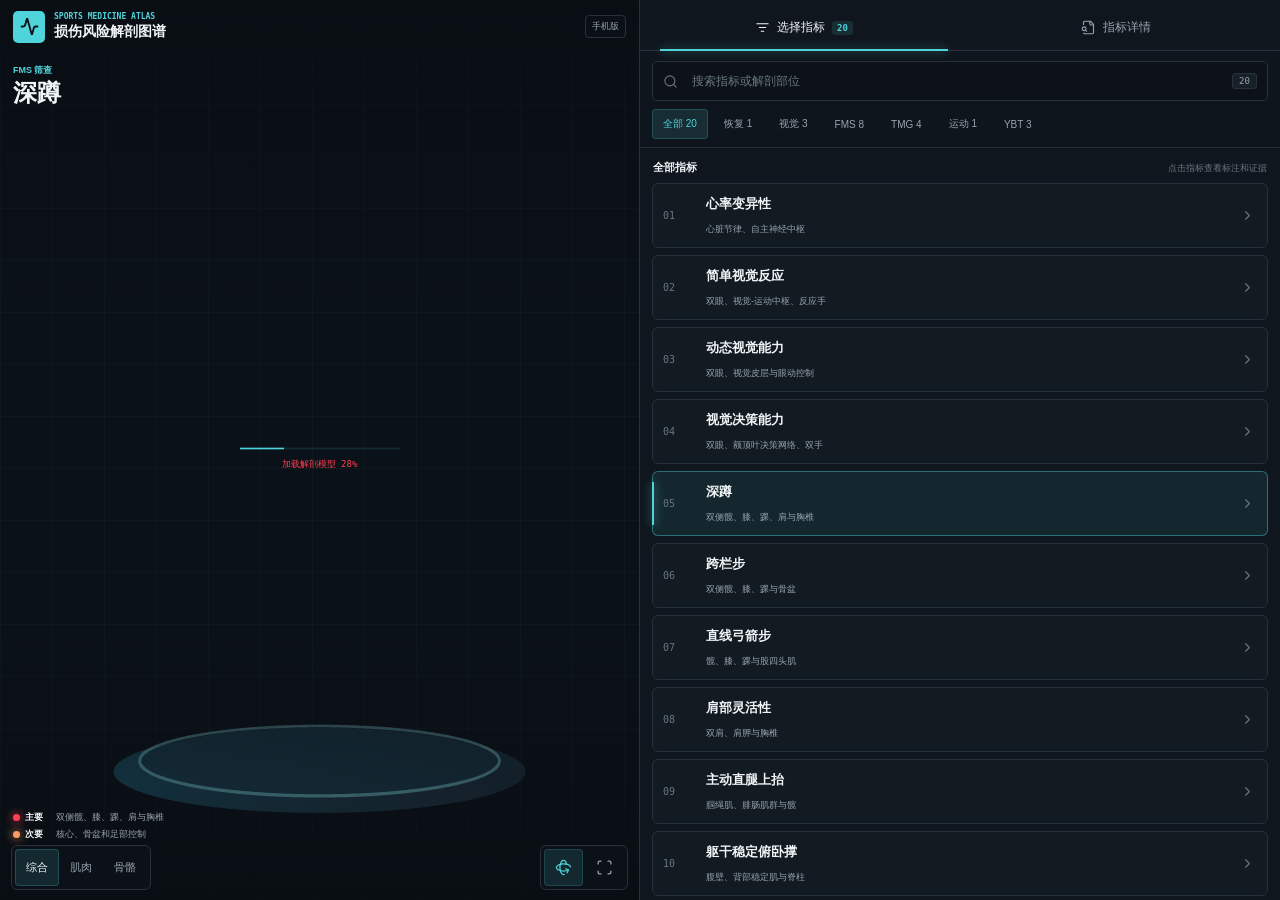
==== mobile/index.html @ 6eb8a620 "Add mobile anatomy atlas" ====
<!doctype html>
<html lang="zh-CN">
  <head>
    <meta charset="UTF-8" />
    <meta name="viewport" content="width=device-width, initial-scale=1, viewport-fit=cover" />
    <meta name="theme-color" content="#090d12" />
    <meta
      name="description"
      content="适配手机触控的运动损伤风险 Three.js 三维解剖指标图谱"
    />
    <title>运动损伤风险解剖图谱 · 手机版</title>
    <link rel="stylesheet" href="./mobile.css" />
    <script type="importmap">
      {
        "imports": {
          "three": "../vendor/three.module.js"
        }
      }
    </script>
    <script src="../vendor/lucide.min.js" defer></script>
    <script type="module" src="./mobile-app.js"></script>
  </head>
  <body>
    <main class="mobile-app">
      <section class="viewer" aria-labelledby="page-title">
        <header class="viewer-header">
          <a class="brand" href="../" aria-label="打开桌面版">
            <span class="brand-mark"><i data-lucide="activity"></i></span>
            <span>
              <small>SPORTS MEDICINE ATLAS</small>
              <strong id="page-title">损伤风险解剖图谱</strong>
            </span>
          </a>
          <span class="mobile-badge">手机版</span>
        </header>

        <div class="active-indicator" aria-live="polite">
          <span id="selected-category">FMS 筛查</span>
          <h1 id="selected-title">深蹲</h1>
        </div>

        <div id="anatomy-canvas" class="anatomy-canvas">
          <div id="model-loading" class="model-loading" style="--load-progress: 0%">
            <i></i>
            <span id="model-loading-text">加载解剖模型 0%</span>
          </div>
          <div id="anatomy-tooltip" class="anatomy-tooltip" role="tooltip" hidden></div>
        </div>

        <div class="viewer-legend" aria-label="标注图例">
          <span><i class="legend-dot primary"></i><b>主要</b><em id="primary-readout">双侧髋、膝、踝、肩与胸椎</em></span>
          <span><i class="legend-dot secondary"></i><b>次要</b><em id="secondary-readout">核心、骨盆和足部控制</em></span>
        </div>

        <div class="model-toolbar" aria-label="三维人体控制">
          <div class="segmented-control" role="group" aria-label="解剖层级">
            <button class="segment active" type="button" data-layer="all" aria-pressed="true">综合</button>
            <button class="segment" type="button" data-layer="muscle" aria-pressed="false">肌肉</button>
            <button class="segment" type="button" data-layer="skeleton" aria-pressed="false">骨骼</button>
          </div>
          <div class="icon-controls">
            <button class="icon-button active" id="auto-rotate" type="button" title="自动旋转" aria-label="自动旋转" aria-pressed="true">
              <i data-lucide="rotate-3d"></i>
            </button>
            <button class="icon-button" id="reset-view" type="button" title="复位视角" aria-label="复位视角">
              <i data-lucide="scan"></i>
            </button>
          </div>
        </div>
      </section>

      <section class="work-panel" aria-label="监测指标与文献证据">
        <nav class="view-switcher" aria-label="内容视图">
          <button class="view-tab active" type="button" data-view="list" aria-pressed="true">
            <i data-lucide="list-filter"></i>
            <span>选择指标</span>
            <b id="indicator-total">20</b>
          </button>
          <button class="view-tab" type="button" data-view="detail" aria-pressed="false">
            <i data-lucide="file-search"></i>
            <span>指标详情</span>
          </button>
        </nav>

        <div class="panel-view list-view active" data-panel="list">
          <div class="filter-bar">
            <label class="search-box" for="indicator-search">
              <i data-lucide="search"></i>
              <input id="indicator-search" type="search" placeholder="搜索指标或解剖部位" aria-label="搜索指标或解剖部位" autocomplete="off" />
              <kbd id="result-count">20</kbd>
            </label>
            <nav id="category-tabs" class="category-tabs" aria-label="指标分类"></nav>
          </div>
          <div class="list-heading">
            <strong id="active-filter-label">全部指标</strong>
            <span>点击指标查看标注和证据</span>
          </div>
          <div id="indicator-list" class="indicator-list" role="listbox" aria-label="指标列表"></div>
          <p id="empty-state" class="empty-state" hidden>没有匹配的指标</p>
        </div>

        <div class="panel-view detail-view" data-panel="detail" hidden>
          <article class="evidence-detail" aria-labelledby="detail-title">
            <header class="detail-heading">
              <div>
                <span id="detail-index">FMS · 05</span>
                <h2 id="detail-title">深蹲</h2>
              </div>
              <span id="evidence-grade" class="evidence-grade">动作定义明确</span>
            </header>

            <div id="site-selector-wrap" class="site-selector-wrap" hidden>
              <label for="site-selector">TMG 肌肉测点</label>
              <select id="site-selector"></select>
            </div>

            <dl class="threshold-grid">
              <div>
                <dt>单位 / 范围</dt>
                <dd id="detail-range">0-3 · 分</dd>
              </div>
              <div>
                <dt>Excel 达标值</dt>
                <dd id="detail-target">3 分</dd>
              </div>
              <div>
                <dt>Excel 危险值</dt>
                <dd id="detail-risk">0 或 1 分</dd>
              </div>
            </dl>

            <section class="detail-section">
              <h3>测量含义</h3>
              <p id="detail-summary"></p>
            </section>

            <section class="detail-section anatomy-mapping">
              <h3>人体标注</h3>
              <div><span class="mapping-label primary">主要</span><p id="detail-primary"></p></div>
              <div><span class="mapping-label secondary">次要</span><p id="detail-secondary"></p></div>
            </section>

            <section class="detail-section evidence-correction">
              <div class="evidence-label"><i data-lucide="microscope"></i><h3>文献判断</h3></div>
              <p id="detail-evidence"></p>
            </section>

            <section class="detail-section">
              <h3>参考来源</h3>
              <div id="source-list" class="source-list"></div>
            </section>

            <footer class="detail-footer">
              <p><i data-lucide="triangle-alert"></i><span>筛查结果不能单独用于医学诊断或个体损伤预测。</span></p>
              <nav>
                <a href="../evidence-notes.md"><i data-lucide="book-open-text"></i>证据文档</a>
                <a href="../ATTRIBUTION.md"><i data-lucide="badge-info"></i>模型许可</a>
                <a href="../"><i data-lucide="monitor"></i>桌面版</a>
              </nav>
            </footer>
          </article>
        </div>
      </section>
    </main>
  </body>
</html>
---- mobile/mobile.css ----
:root {
  color-scheme: dark;
  font-family: Inter, "SF Pro Display", "PingFang SC", "Microsoft YaHei", sans-serif;
  --bg: #090d12;
  --stage: #0b1118;
  --panel: #10161d;
  --panel-deep: #0c1218;
  --line: #27323d;
  --line-soft: rgba(151, 169, 184, 0.16);
  --text: #f2f5f7;
  --muted: #97a3ae;
  --dim: #697681;
  --cyan: #50d4dc;
  --cyan-soft: rgba(80, 212, 220, 0.12);
  --primary: #ff3f52;
  --primary-soft: rgba(255, 63, 82, 0.13);
  --secondary: #ff9a62;
  --secondary-soft: rgba(255, 154, 98, 0.13);
  --amber: #f5bd32;
}

* {
  box-sizing: border-box;
}

html,
body {
  width: 100%;
  min-width: 320px;
  height: 100%;
  margin: 0;
  overflow: hidden;
  background: var(--bg);
  color: var(--text);
  overscroll-behavior: none;
}

button,
input,
select {
  font: inherit;
}

button,
a {
  -webkit-tap-highlight-color: transparent;
}

button:focus-visible,
a:focus-visible,
input:focus-visible,
select:focus-visible {
  outline: 2px solid var(--cyan);
  outline-offset: 2px;
}

.mobile-app {
  display: grid;
  grid-template-rows: clamp(300px, 46dvh, 460px) minmax(0, 1fr);
  width: 100%;
  height: 100dvh;
  overflow: hidden;
}

.viewer {
  position: relative;
  min-width: 0;
  min-height: 0;
  overflow: hidden;
  background-color: var(--stage);
  background-image:
    linear-gradient(rgba(80, 212, 220, 0.035) 1px, transparent 1px),
    linear-gradient(90deg, rgba(80, 212, 220, 0.035) 1px, transparent 1px);
  background-size: 52px 52px;
  border-bottom: 1px solid var(--line);
}

.viewer::after {
  position: absolute;
  z-index: 1;
  inset: 0;
  content: "";
  background: linear-gradient(180deg, rgba(9, 13, 18, 0.72), transparent 34%, transparent 70%, rgba(9, 13, 18, 0.78));
  pointer-events: none;
}

.viewer-header {
  position: absolute;
  z-index: 6;
  top: 0;
  right: 0;
  left: 0;
  display: flex;
  align-items: center;
  justify-content: space-between;
  gap: 12px;
  min-height: 51px;
  padding: max(8px, env(safe-area-inset-top)) 13px 6px;
  pointer-events: none;
}

.brand {
  display: flex;
  align-items: center;
  min-width: 0;
  gap: 9px;
  color: var(--text);
  text-decoration: none;
  pointer-events: auto;
}

.brand-mark {
  display: grid;
  flex: 0 0 auto;
  width: 32px;
  height: 32px;
  place-items: center;
  color: #061014;
  background: var(--cyan);
  border-radius: 5px;
}

.brand-mark svg {
  width: 19px;
  height: 19px;
  stroke-width: 2.3;
}

.brand > span:last-child {
  display: grid;
  min-width: 0;
  gap: 2px;
}

.brand small {
  overflow: hidden;
  color: var(--cyan);
  font-family: "SFMono-Regular", Consolas, monospace;
  font-size: 8px;
  font-weight: 700;
  white-space: nowrap;
}

.brand strong {
  overflow: hidden;
  font-size: 14px;
  font-weight: 650;
  text-overflow: ellipsis;
  white-space: nowrap;
}

.mobile-badge {
  flex: 0 0 auto;
  padding: 4px 6px;
  color: var(--muted);
  background: rgba(12, 18, 24, 0.82);
  border: 1px solid var(--line);
  border-radius: 4px;
  font-size: 9px;
}

.active-indicator {
  position: absolute;
  z-index: 5;
  top: calc(max(8px, env(safe-area-inset-top)) + 51px);
  left: 13px;
  max-width: 42%;
  pointer-events: none;
}

.active-indicator span {
  color: var(--cyan);
  font-size: 9px;
  font-weight: 700;
}

.active-indicator h1 {
  margin: 3px 0 0;
  overflow-wrap: anywhere;
  font-size: 24px;
  font-weight: 650;
  line-height: 1.1;
}

.anatomy-canvas {
  position: absolute;
  z-index: 2;
  inset: 0;
}

.anatomy-canvas canvas {
  display: block;
  width: 100%;
  height: 100%;
  touch-action: none;
}

.model-loading {
  position: absolute;
  z-index: 9;
  top: 51%;
  left: 50%;
  display: grid;
  width: min(160px, 50%);
  gap: 8px;
  transform: translate(-50%, -50%);
  color: var(--muted);
  font-family: "SFMono-Regular", Consolas, monospace;
  font-size: 9px;
  text-align: center;
  pointer-events: none;
}

.model-loading[hidden] {
  display: none;
}

.model-loading i {
  display: block;
  height: 2px;
  overflow: hidden;
  background: rgba(80, 212, 220, 0.12);
}

.model-loading i::after {
  display: block;
  width: var(--load-progress);
  height: 100%;
  content: "";
  background: var(--cyan);
  box-shadow: 0 0 12px rgba(80, 212, 220, 0.8);
  transition: width 180ms ease;
}

.model-loading.error {
  color: var(--primary);
}

.anatomy-tooltip {
  position: absolute;
  z-index: 8;
  max-width: 150px;
  padding: 6px 8px;
  color: var(--text);
  background: rgba(9, 13, 18, 0.94);
  border: 1px solid rgba(80, 212, 220, 0.38);
  border-radius: 4px;
  font-size: 10px;
  pointer-events: none;
}

.viewer-legend {
  position: absolute;
  z-index: 5;
  bottom: 59px;
  left: 13px;
  display: grid;
  width: min(54%, 235px);
  gap: 4px;
  pointer-events: none;
}

.viewer-legend > span {
  display: grid;
  grid-template-columns: 7px 26px minmax(0, 1fr);
  align-items: center;
  gap: 5px;
  min-width: 0;
  color: var(--muted);
  font-size: 9px;
}

.viewer-legend b {
  color: var(--text);
  font-weight: 600;
}

.viewer-legend em {
  overflow: hidden;
  font-style: normal;
  text-overflow: ellipsis;
  white-space: nowrap;
}

.legend-dot {
  width: 7px;
  height: 7px;
  border-radius: 50%;
}

.legend-dot.primary {
  background: var(--primary);
  box-shadow: 0 0 10px var(--primary);
}

.legend-dot.secondary {
  background: var(--secondary);
  box-shadow: 0 0 10px var(--secondary);
}

.model-toolbar {
  position: absolute;
  z-index: 6;
  right: 11px;
  bottom: 10px;
  left: 11px;
  display: flex;
  align-items: center;
  justify-content: space-between;
  gap: 8px;
  pointer-events: none;
}

.segmented-control,
.icon-controls {
  display: flex;
  align-items: center;
  padding: 3px;
  background: rgba(12, 18, 24, 0.92);
  border: 1px solid var(--line);
  border-radius: 6px;
  pointer-events: auto;
  backdrop-filter: blur(12px);
}

.segment {
  height: 37px;
  padding: 0 11px;
  color: var(--muted);
  background: transparent;
  border: 0;
  border-radius: 4px;
  font-size: 11px;
}

.segment.active {
  color: var(--text);
  background: var(--cyan-soft);
  box-shadow: inset 0 0 0 1px rgba(80, 212, 220, 0.22);
}

.icon-controls {
  gap: 2px;
}

.icon-button {
  display: inline-grid;
  flex: 0 0 auto;
  width: 39px;
  height: 37px;
  padding: 0;
  place-items: center;
  color: var(--muted);
  background: transparent;
  border: 1px solid transparent;
  border-radius: 4px;
}

.icon-button.active {
  color: var(--cyan);
  background: var(--cyan-soft);
  border-color: rgba(80, 212, 220, 0.18);
}

.icon-button svg {
  width: 17px;
  height: 17px;
}

.work-panel {
  min-width: 0;
  min-height: 0;
  overflow: hidden;
  background: var(--panel);
}

.view-switcher {
  position: relative;
  z-index: 10;
  display: grid;
  grid-template-columns: 1fr 1fr;
  height: 51px;
  padding: 5px max(8px, env(safe-area-inset-right)) 0 max(8px, env(safe-area-inset-left));
  background: var(--panel);
  border-bottom: 1px solid var(--line);
}

.view-tab {
  position: relative;
  display: flex;
  align-items: center;
  justify-content: center;
  gap: 7px;
  min-width: 0;
  color: var(--muted);
  background: transparent;
  border: 0;
  font-size: 12px;
}

.view-tab::after {
  position: absolute;
  right: 12px;
  bottom: -1px;
  left: 12px;
  height: 2px;
  content: "";
  background: transparent;
}

.view-tab.active {
  color: var(--text);
}

.view-tab.active::after {
  background: var(--cyan);
  box-shadow: 0 0 10px rgba(80, 212, 220, 0.55);
}

.view-tab svg {
  width: 15px;
  height: 15px;
}

.view-tab b {
  min-width: 21px;
  padding: 2px 5px;
  color: var(--cyan);
  background: var(--cyan-soft);
  border-radius: 3px;
  font-family: "SFMono-Regular", Consolas, monospace;
  font-size: 9px;
}

.panel-view {
  height: calc(100% - 51px);
  overflow-x: hidden;
  overflow-y: auto;
  overscroll-behavior: contain;
  scrollbar-color: #34414d transparent;
  scrollbar-width: thin;
}

.panel-view[hidden] {
  display: none;
}

.filter-bar {
  position: sticky;
  z-index: 5;
  top: 0;
  padding: 10px 12px 8px;
  background: rgba(16, 22, 29, 0.96);
  border-bottom: 1px solid var(--line-soft);
  backdrop-filter: blur(14px);
}

.search-box {
  display: grid;
  grid-template-columns: 19px minmax(0, 1fr) auto;
  align-items: center;
  gap: 8px;
  height: 40px;
  padding: 0 10px;
  color: var(--dim);
  background: var(--panel-deep);
  border: 1px solid var(--line);
  border-radius: 5px;
}

.search-box:focus-within {
  color: var(--cyan);
  border-color: rgba(80, 212, 220, 0.5);
}

.search-box svg {
  width: 15px;
  height: 15px;
}

.search-box input {
  width: 100%;
  min-width: 0;
  color: var(--text);
  background: transparent;
  border: 0;
  outline: 0;
  font-size: 12px;
}

.search-box input::placeholder {
  color: var(--dim);
}

.search-box kbd {
  min-width: 25px;
  padding: 2px 5px;
  color: var(--muted);
  background: #171f27;
  border: 1px solid var(--line);
  border-radius: 3px;
  font-family: "SFMono-Regular", Consolas, monospace;
  font-size: 9px;
  text-align: center;
}

.category-tabs {
  display: flex;
  gap: 5px;
  margin-top: 8px;
  overflow-x: auto;
  scrollbar-width: none;
}

.category-tabs::-webkit-scrollbar {
  display: none;
}

.category-tab {
  flex: 0 0 auto;
  height: 30px;
  padding: 0 10px;
  color: var(--muted);
  background: transparent;
  border: 1px solid transparent;
  border-radius: 4px;
  font-size: 10px;
}

.category-tab.active {
  color: var(--cyan);
  background: var(--cyan-soft);
  border-color: rgba(80, 212, 220, 0.22);
}

.list-heading {
  display: flex;
  align-items: baseline;
  justify-content: space-between;
  gap: 12px;
  padding: 12px 13px 8px;
}

.list-heading strong {
  font-size: 11px;
  font-weight: 650;
}

.list-heading span {
  color: var(--dim);
  font-size: 9px;
}

.indicator-list {
  display: grid;
  gap: 7px;
  padding: 0 12px calc(20px + env(safe-area-inset-bottom));
}

.indicator-item {
  position: relative;
  display: grid;
  grid-template-columns: 34px minmax(0, 1fr) 17px;
  grid-template-rows: auto auto;
  align-items: center;
  gap: 4px 9px;
  min-width: 0;
  min-height: 65px;
  padding: 9px 10px;
  color: var(--text);
  text-align: left;
  background: #121a22;
  border: 1px solid #25313b;
  border-radius: 6px;
}

.indicator-item::before {
  position: absolute;
  top: 10px;
  bottom: 10px;
  left: -1px;
  width: 2px;
  content: "";
  background: transparent;
}

.indicator-item.active {
  background: rgba(80, 212, 220, 0.09);
  border-color: rgba(80, 212, 220, 0.42);
}

.indicator-item.active::before {
  background: var(--cyan);
  box-shadow: 0 0 10px rgba(80, 212, 220, 0.8);
}

.indicator-code {
  grid-row: 1 / 3;
  color: var(--dim);
  font-family: "SFMono-Regular", Consolas, monospace;
  font-size: 10px;
}

.indicator-item strong {
  min-width: 0;
  font-size: 13px;
  font-weight: 620;
  line-height: 1.3;
}

.indicator-item small {
  min-width: 0;
  overflow: hidden;
  color: var(--muted);
  font-size: 9px;
  line-height: 1.35;
  text-overflow: ellipsis;
  white-space: nowrap;
}

.indicator-item > svg {
  grid-column: 3;
  grid-row: 1 / 3;
  width: 15px;
  height: 15px;
  color: var(--dim);
}

.empty-state {
  margin: 30px 0;
  color: var(--muted);
  font-size: 12px;
  text-align: center;
}

.evidence-detail {
  padding: 19px 14px calc(22px + env(safe-area-inset-bottom));
}

.detail-heading {
  display: flex;
  align-items: flex-start;
  justify-content: space-between;
  gap: 13px;
}

.detail-heading > div {
  min-width: 0;
}

.detail-heading > div > span {
  color: var(--cyan);
  font-family: "SFMono-Regular", Consolas, monospace;
  font-size: 9px;
}

.detail-heading h2 {
  margin: 4px 0 0;
  overflow-wrap: anywhere;
  font-size: 23px;
  font-weight: 650;
  line-height: 1.2;
}

.evidence-grade {
  flex: 0 0 auto;
  max-width: 120px;
  padding: 5px 7px;
  color: var(--amber);
  background: rgba(245, 189, 50, 0.09);
  border: 1px solid rgba(245, 189, 50, 0.2);
  border-radius: 4px;
  font-size: 9px;
  line-height: 1.35;
  text-align: center;
}

.site-selector-wrap {
  display: grid;
  grid-template-columns: auto minmax(0, 1fr);
  align-items: center;
  gap: 11px;
  margin-top: 17px;
  padding: 9px 10px;
  background: var(--panel-deep);
  border: 1px solid var(--line);
  border-radius: 5px;
}

.site-selector-wrap[hidden] {
  display: none;
}

.site-selector-wrap label {
  color: var(--muted);
  font-size: 10px;
}

.site-selector-wrap select {
  width: 100%;
  height: 34px;
  padding: 0 7px;
  color: var(--text);
  background: #151e27;
  border: 1px solid #2a3641;
  border-radius: 4px;
  font-size: 11px;
}

.threshold-grid {
  display: grid;
  grid-template-columns: repeat(3, minmax(0, 1fr));
  margin: 18px 0 0;
  border-top: 1px solid var(--line);
  border-bottom: 1px solid var(--line);
}

.threshold-grid div {
  min-width: 0;
  padding: 11px 8px;
  border-right: 1px solid var(--line);
}

.threshold-grid div:first-child {
  padding-left: 0;
}

.threshold-grid div:last-child {
  padding-right: 0;
  border-right: 0;
}

.threshold-grid dt {
  margin-bottom: 6px;
  color: var(--dim);
  font-size: 8px;
}

.threshold-grid dd {
  margin: 0;
  overflow-wrap: anywhere;
  color: var(--text);
  font-family: "SFMono-Regular", Consolas, monospace;
  font-size: 10px;
  line-height: 1.45;
}

.detail-section {
  padding-top: 18px;
}

.detail-section h3 {
  margin: 0 0 8px;
  color: var(--muted);
  font-size: 10px;
  font-weight: 650;
}

.detail-section p {
  margin: 0;
  color: #c6cdd3;
  font-size: 12px;
  line-height: 1.72;
}

.anatomy-mapping > div {
  display: grid;
  grid-template-columns: 37px minmax(0, 1fr);
  align-items: start;
  gap: 9px;
  margin-top: 7px;
}

.mapping-label {
  margin-top: 2px;
  padding: 2px 5px;
  border-radius: 3px;
  font-size: 9px;
  text-align: center;
}

.mapping-label.primary {
  color: #ff8994;
  background: var(--primary-soft);
}

.mapping-label.secondary {
  color: #ffb185;
  background: var(--secondary-soft);
}

.evidence-correction {
  margin-top: 18px;
  padding: 13px 13px 13px 14px;
  background: rgba(80, 212, 220, 0.055);
  border-left: 2px solid var(--cyan);
}

.evidence-correction.detail-section {
  padding-top: 13px;
}

.evidence-label {
  display: flex;
  align-items: center;
  gap: 7px;
  margin-bottom: 7px;
}

.evidence-label svg {
  width: 14px;
  height: 14px;
  color: var(--cyan);
}

.evidence-label h3 {
  margin: 0;
  color: var(--cyan);
}

.source-list {
  display: grid;
  gap: 6px;
}

.source-link {
  display: grid;
  grid-template-columns: minmax(0, 1fr) auto;
  align-items: center;
  gap: 9px;
  min-width: 0;
  padding: 9px 10px;
  color: var(--text);
  background: var(--panel-deep);
  border: 1px solid var(--line-soft);
  border-radius: 5px;
  text-decoration: none;
}

.source-link span {
  display: grid;
  min-width: 0;
  gap: 3px;
}

.source-link strong {
  overflow: hidden;
  font-size: 10px;
  font-weight: 620;
  text-overflow: ellipsis;
  white-space: nowrap;
}

.source-link small {
  color: var(--dim);
  font-size: 8px;
}

.source-link > svg {
  width: 14px;
  height: 14px;
  color: var(--cyan);
}

.detail-footer {
  margin-top: 21px;
  padding-top: 15px;
  border-top: 1px solid var(--line);
}

.detail-footer > p {
  display: grid;
  grid-template-columns: 15px minmax(0, 1fr);
  gap: 8px;
  margin: 0;
  color: var(--muted);
  font-size: 9px;
  line-height: 1.55;
}

.detail-footer > p svg {
  width: 14px;
  height: 14px;
  color: var(--amber);
}

.detail-footer nav {
  display: flex;
  flex-wrap: wrap;
  gap: 7px 14px;
  margin-top: 14px;
}

.detail-footer a {
  display: inline-flex;
  align-items: center;
  gap: 5px;
  color: var(--cyan);
  font-size: 10px;
  text-decoration: none;
}

.detail-footer a svg {
  width: 13px;
  height: 13px;
}

@media (max-height: 700px) and (orientation: portrait) {
  .mobile-app {
    grid-template-rows: max(280px, 43dvh) minmax(0, 1fr);
  }

  .viewer-legend {
    bottom: 57px;
  }
}

@media (orientation: landscape) and (min-width: 640px) {
  .mobile-app {
    grid-template-columns: minmax(360px, 1fr) minmax(360px, 1fr);
    grid-template-rows: 1fr;
  }

  .viewer {
    border-right: 1px solid var(--line);
    border-bottom: 0;
  }

  .viewer-header {
    padding-left: max(13px, env(safe-area-inset-left));
  }

  .active-indicator {
    left: max(13px, env(safe-area-inset-left));
  }

  .model-toolbar {
    left: max(11px, env(safe-area-inset-left));
    bottom: max(10px, env(safe-area-inset-bottom));
  }

  .viewer-legend {
    left: max(13px, env(safe-area-inset-left));
    bottom: calc(max(10px, env(safe-area-inset-bottom)) + 49px);
  }
}

@media (min-width: 700px) and (orientation: portrait) {
  .mobile-app {
    grid-template-rows: 50dvh minmax(0, 1fr);
  }

  .indicator-list {
    grid-template-columns: repeat(2, minmax(0, 1fr));
  }

  .evidence-detail {
    max-width: 720px;
    margin: 0 auto;
  }
}

@media (max-width: 350px) {
  .active-indicator h1 {
    font-size: 21px;
  }

  .segment {
    padding: 0 9px;
  }

  .mobile-badge {
    display: none;
  }

  .viewer-legend {
    width: 50%;
  }
}
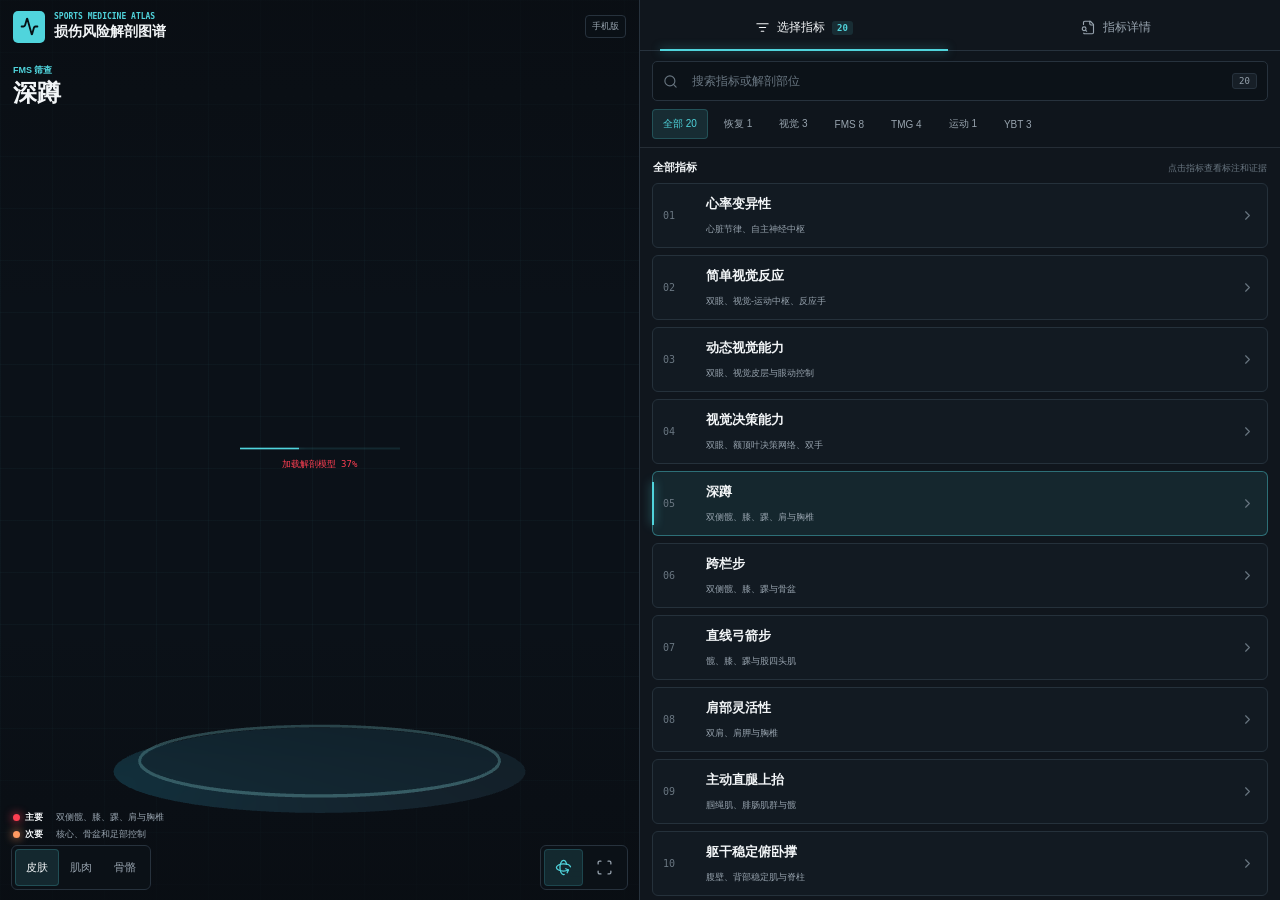
==== commit f6cca69f: "Add skin-covered anatomy view" ====
--- a/mobile/index.html
+++ b/mobile/index.html
@@ -54,7 +54,7 @@
 
         <div class="model-toolbar" aria-label="三维人体控制">
           <div class="segmented-control" role="group" aria-label="解剖层级">
-            <button class="segment active" type="button" data-layer="all" aria-pressed="true">综合</button>
+            <button class="segment active" type="button" data-layer="skin" aria-pressed="true">皮肤</button>
             <button class="segment" type="button" data-layer="muscle" aria-pressed="false">肌肉</button>
             <button class="segment" type="button" data-layer="skeleton" aria-pressed="false">骨骼</button>
           </div>
